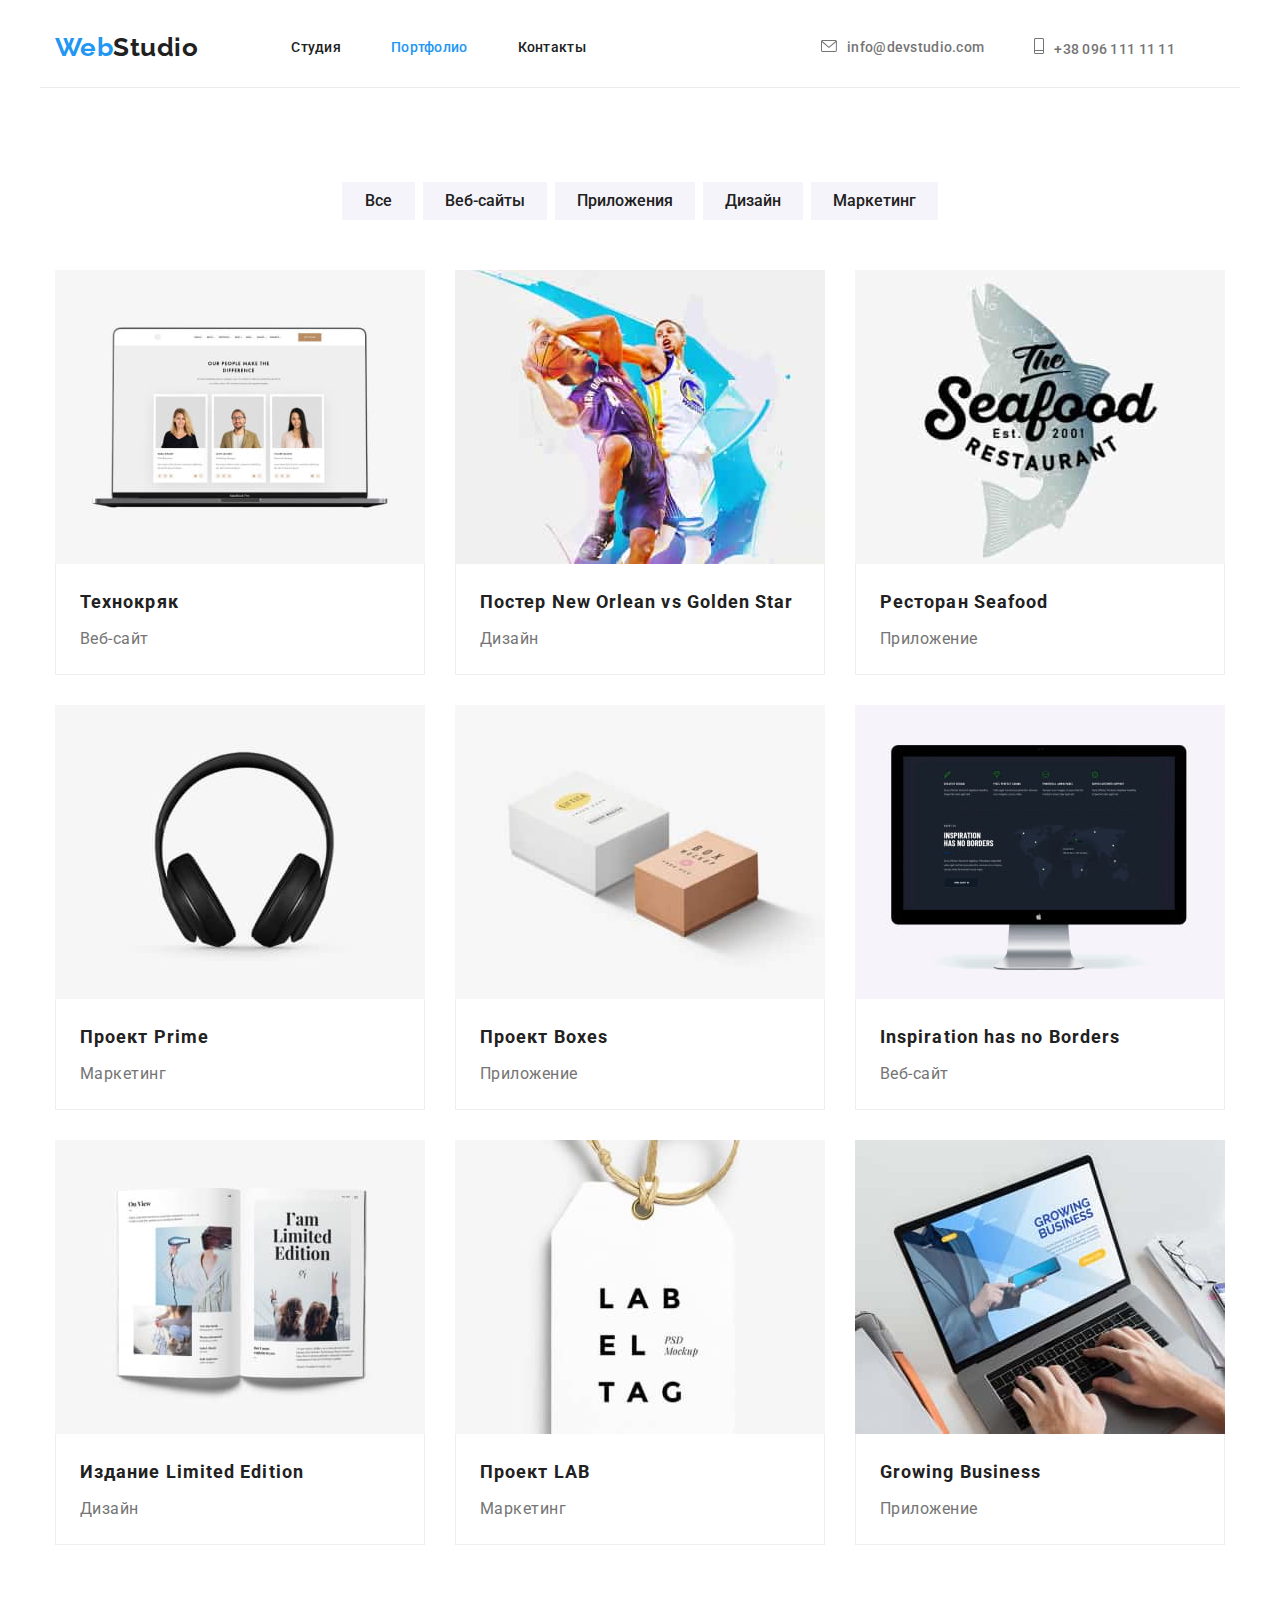
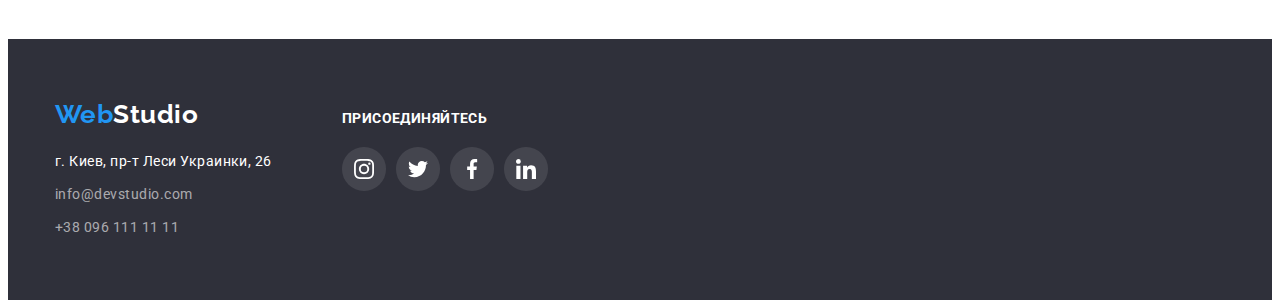
==== portfolio.html @ 161a9adc "Created of forms" ====
<!DOCTYPE html>
<html lang="en">
<head>
    <meta charset="UTF-8">
    <meta http-equiv="X-UA-Compatible" content="IE=edge">
    <meta name="viewport" content="width=device-width, initial-scale=1.0">
    <title>Document</title>
    <link href="https://fonts.googleapis.com/css2?family=Raleway:wght@700&family=Roboto:wght@400;500;700;900&display=swap"
        rel="stylesheet">
    <link rel="stylesheet" href="./css/styles.css">
</head>
<body>
    <!-- Portfolio -->
<header>
    <div class="container main">
        <a href="./index.html" class="logo">Web<span class="logo-studio">Studio</span></a>
        <nav>
            <ul class="site-nav list">
                <li class="item"><a href="./index.html" class="link">Студия</a></li>
                <li class="item"><a href="./portfolio.html" class="link menu-link current">Портфолио</a></li>
                <li class="item"><a href="#" class="link">Контакты</a></li>
            </ul>
        </nav>

        <ul class="auth list">
            <li class="contact-link">
                <a href="mailto:info@devstudio.com" class="link">
                    <svg class="contact-icon" width="16" height="12">
                        <use href="./images/icons.svg#icon-envelope">
                    </svg>info@devstudio.com</a>
            </li>

            <li class="contact-link">
                <a href="tel:+380961111111" class="link">
                    <svg class="contact-icon" width="10" height="16">
                        <use href="./images/icons.svg#icon-phone">
                    </svg>+38 096 111 11 11</a>
            </li>
        </ul>
    </div>
</header>

    <!-- Cards -->
    <main class="cards">
        <section class="section">
        <div class="container">
        <ul class="btn list">
            <li class="item-button">
                <button type="button" class="color">Все</button>
            </li>
            <li class="item-button">
                <button type="button" class="color">Веб-сайты</button>
            </li>
            <li class="item-button">
                <button type="button" class="color">Приложения</button>
            </li>
            <li class="item-button">
                <button type="button" class="color">Дизайн</button>
            </li>
            <li class="item-button">
                <button type="button" class="color">Маркетинг</button>
            </li>
        </ul>
   
        <ul class="card list">
            
            <li class="flex-element element-decor">
                <div class="overlay-card">
                <img class="card-photo" src="./images/a/technocrjak.jpg" alt="Фото наших людей" width="370" height="294"/>
                        <p class="overlay-text">
                        Ресурс предлагает комплексные предложения
                        с разным уровнем функционала и сервисов. 
                        Все это позволит посетителю получить
                        исчерпывающие сведения о компании
                        или частном лице.
                    </p> 
                </div>
                <div class="block">
                <h2 class="card-title">Технокряк</h2>
                    <p class="card-text">Веб-сайт</p>
                </div>
            </li> 
      
            <li class="flex-element element-decor">
                <div class="overlay-card">
                <img class="card-photo" src="./images/a/poster.jpg" alt="Постер New Orlean vs Golden Star" width="370" height="294">
                <p class="overlay-text">
                    Ресурс предлагает комплексные предложения
                    с разным уровнем функционала и сервисов.
                    Все это позволит посетителю получить
                    исчерпывающие сведения о компании
                    или частном лице.
                </p>
            </div>
                <div class="block">
                <h2 class="card-title">Постер New Orlean vs Golden Star</h2>
                <p class="card-text">Дизайн</p>
                </div>
            </li>
            <li class="flex-element element-decor">
                <div class="overlay-card">
                <img class="card-photo" src="./images/a/restaurant.jpg" alt="Ресторан Seafood" width="370" height="294">
                <p class="overlay-text">
                    Ресурс предлагает комплексные предложения
                    с разным уровнем функционала и сервисов.
                    Все это позволит посетителю получить
                    исчерпывающие сведения о компании
                    или частном лице.
                </p>
            </div>
                <div class="block">
                <h2 class="card-title">Ресторан Seafood</h2>
                <p class="card-text">Приложение</p>
                </div>
            </li>
            <li class="flex-element element-decor">
                <div class="overlay-card">
                <img class="card-photo" src="./images/a/prime.jpg" alt="Проект Prime" width="370" height="294">
                <p class="overlay-text">
                    Ресурс предлагает комплексные предложения
                    с разным уровнем функционала и сервисов.
                    Все это позволит посетителю получить
                    исчерпывающие сведения о компании
                    или частном лице.
                </p>
            </div>
                <div class="block">
                <h2 class="card-title">Проект Prime</h2>
                <p class="card-text">Маркетинг</p>
                </div>
            </li>
            <li class="flex-element element-decor">
            <div class="overlay-card">
                <img class="card-photo" src="./images/a/boxes.jpg" alt="Проект Boxes" width="370" height="294">
            <p class="overlay-text">
                Ресурс предлагает комплексные предложения
                с разным уровнем функционала и сервисов.
                Все это позволит посетителю получить
                исчерпывающие сведения о компании
                или частном лице.
            </p>
        </div>
            <div class="block">
            <h2 class="card-title">Проект Boxes</h2>
            <p class="card-text">Приложение</p>
            </div>
            </li>
            <li class="flex-element element-decor">
            <div class="overlay-card">
                <img class="card-photo" src="./images/a/inspir.jpg" alt="Inspiration has no Borders" width="370" height="294">
        <p class="overlay-text">
            Ресурс предлагает комплексные предложения
            с разным уровнем функционала и сервисов.
            Все это позволит посетителю получить
            исчерпывающие сведения о компании
            или частном лице.
        </p>
        </div>
            <div class="block">
            <h2 class="card-title">Inspiration has no Borders</h2>
            <p class="card-text">Веб-сайт</p>
            </div>
            </li>
            <li class="flex-element element-decor">
                <div class="overlay-card">
                <img class="card-photo" src="./images/a/magaz.jpg" alt="Издание Limited Edition" width="370" height="294">
                <p class="overlay-text">
                    Ресурс предлагает комплексные предложения
                    с разным уровнем функционала и сервисов.
                    Все это позволит посетителю получить
                    исчерпывающие сведения о компании
                    или частном лице.
                </p>
            </div>
                <div class="block">
                <h2 class="card-title">Издание Limited Edition</h2>
                <p class="card-text">Дизайн</p>
                </div>
            </li>
            <li class="flex-element element-decor">
                <div class="overlay-card">
                <img class="card-photo" src="./images/a/lab.jpg" alt="Проект LAB" width="370" height="294">
                <p class="overlay-text">
                    Ресурс предлагает комплексные предложения
                    с разным уровнем функционала и сервисов.
                    Все это позволит посетителю получить
                    исчерпывающие сведения о компании
                    или частном лице.
                </p>
            </div>
                <div class="block">
                <h2 class="card-title">Проект LAB</h2>
                <p class="card-text">Маркетинг</p>
                </div>
            </li>
            <li class="flex-element element-decor">
                <div class="overlay-card">
                <img class="card-photo" src="./images/a/growing.jpg" alt="Growing Business" width="370" height="294">
                <p class="overlay-text">
                    Ресурс предлагает комплексные предложения
                    с разным уровнем функционала и сервисов.
                    Все это позволит посетителю получить
                    исчерпывающие сведения о компании
                    или частном лице.
                </p></div>
                <div class="block">
                <h2 class="card-title">Growing Business</h2>
                <p class="card-text">Приложение</p>
            </div>
            </li>
        </ul>
     </div>
    </section>
</main>

<footer class="adress">
    <div class="footer container">
        <div class="footer-contacts">
            <a href="./index.html" class="logo">Web<span class="logo-studio">Studio</span></a>
            <address>
                <p class="adress-title">г. Киев, пр-т Леси Украинки, 26</p>

                <ul class="list">
                    <li class="contact-mailto"><a href=":info@devstudio.com" class="adress-link">info@devstudio.com</a>
                    </li>
                    <li class="contact-tel"><a href="tel:+380961111111" class="adress-link">+38 096 111 11 11</a></li>
                </ul>
            </address>
        </div>

        <div class="footer-icons">
            <h3 class="icon-title">присоединяйтесь</h3>

            <ul class="social-list list">
                <li class="social-item">
                    <a href="" class="social-link link">
                        <svg class="social-icon" width="20" height="20">
                            <use href="./images/icons.svg#icon-instagram"></use>
                        </svg>
                    </a>
                </li>

                <li class="social-item">
                    <a href="" class="social-link link">
                        <svg class="social-icon" width="20" height="20">
                            <use href="./images/icons.svg#icon-twitter"></use>
                        </svg>
                    </a>
                </li>

                <li class="social-item">
                    <a href="" class="social-link link">
                        <svg class="social-icon" width="20" height="20">
                            <use href="./images/icons.svg#icon-facebook"></use>
                        </svg>
                    </a>
                </li>

                <li class="social-item">
                    <a href="" class="social-link link">
                        <svg class="social-icon" width="20" height="20">
                            <use href="./images/icons.svg#icon-linkedin"></use>
                        </svg>
                    </a>
                </li>
            </ul>
        </div>
    </div>
</footer>
</body>
</html>
---- css/styles.css ----
/* Основной цвет текста #212121 */
 /* Вторичный цвет текста #757575 */
 /* Акцент цвета текста #FFFFFF */

 /* Основной цвет фона #ffffff */
 /* Вторичныйй цвет фона #2196F3 */
 
 html {
   box-sizing: border-box;
 }
 *,
 *::after, 
 *::before {
   box-sizing: inherit;
 }

:root {
   --primery-text-color:#757575;
   --title-text-color: #212121;
   --accent-text-color:#ffffff;
   --footer-contact-color:rgba(255, 255, 255, 0.6);
   
   --primery-bg-color: #ffffff;
   --team-bg-color: #f5f4fa; 
   --secondary-bg-color:#2f303a;
   --button-bg-color: #2196f3;
   --main-bg-color: #e5e5e5;
   --social-icon-color: #AFB1B8;
}
.container {
   max-width: 1200px;
   padding-left: 15px;
   padding-right: 15px;
   margin: 0 auto;
}
 body {
   background-color: var(--primery-bg-color);
   color: var(--primery-text-color);
   font-family: Roboto, sans-serif;
   letter-spacing: 0.03em;
 }  
 /* Класс для обнуления базовых свойств у списков (ul) */
 .list {
   padding-left: 0;
   margin: 0;
   list-style: none;
 }
 /* Класс для обнуления базовых свойств у ссылок */
 .link {
    text-decoration: none;
    color: inherit;
 }
/* Свойства для корректного отображения картинок */
img {
   display: block;
   max-width: 100%;
   height: auto;
}
 a {
   text-decoration: none;
 }
/* Стили для обнуления верхних отступов у элементов */
h1,
h2,
h3,
h4,
h5,
h6,
p {
   margin-top: 0;
}

 .main {
   display: flex;
   height: 80px;
   align-items: center;
   border-bottom: 1px solid #ececec;
 }

 /* Logo */
 .logo,
 .logo-studio {
   color: var(--button-bg-color);
   font-family: Raleway;
   font-weight: 700;
   font-size: 26px;
   line-height: 1.19;
 }
.logo-studio {
   color: var(--title-text-color);
 }
 
 /* Site nav */
.site-nav {
   margin-left: 93px;
   display: flex;
   color: var(--title-text-color);
   font-weight: 500;
   font-size: 14px;
   line-height: 1.14;
   letter-spacing: 0.02em;
 }

 .link {
    color: var(--title-text-color);
    transition: color 250ms cubic-bezier(0.4, 0, 0.2, 1);
 }
 .menu-link {
   position: relative;
    
}
.menu-link::after {
   position: absolute;
   bottom: 0;
   left: 0;

   content:'';
   display: block;
   width: 100%;
   height: 4px;
   background-color: var(--button-bg-color);
   border-radius: 2px;
   opacity: 0;
   transition: opacity 250ms cubic-bezier(0.4, 0, 0.2, 1);
}
.menu-link:hover::after {
   opacity: 1;
}
.site-nav .link.current {
   color: var(--button-bg-color);
}

.link:hover,
.link:focus {
   color: var(--button-bg-color);
 }

.site-nav .link {
   display: block;
   padding-top: 32px;
   padding-bottom: 32px;
 }   
.site-nav .item +.item {
   margin-left: 50px;
}

 /* Site auth */
.auth {
   display: flex;
   margin-left: auto;
   font-weight: 500;
   font-size: 14px;
   line-height: 1.14;
   letter-spacing: 0.02em;
}
.auth .link:hover,
.auth .link:focus {
   color: var(--button-bg-color);
   }
   
.auth .link {
   display: block;
   margin-left: auto;
   padding-top: 32px;
   padding-bottom: 32px;
   color: var(--primery-text-color);
}
.auth .contact-link + .contact-link {
   margin: 50px;
}

/* Icons Header */
.contact-icon {
   margin-right:10px;
   fill: currentColor;
}
   
.contact-link {
   align-self: center;
}

.contact-link:hover .contact-icon {
   fill: var(--button-bg-color); 
}

/* Hero */
.hero {
   margin-bottom: 0;
   padding-top: 200px;
   padding-bottom: 200px;
   text-align: center;
   background-color: var(--secondary-bg-color);
}

.hero-title {
   margin-top: 0;
   margin-bottom: 30px;
   color: var(--accent-text-color);
   font-weight: 900;
   font-size: 44px;
   line-height: 1.36;
   letter-spacing: 0.06em;
   text-transform: uppercase;
}
     /* Фон на весь блок Герой */
.overlay {
   max-width: 1600px;
   height: 600px;
   margin-left: auto;
   margin-right: auto;
   background: linear-gradient(rgba(47, 48, 58, 0.4), rgba(47, 48, 58, 0.4)),
         url("../images/hero.jpg") center/cover;
   background-size: cover;
   background-position: center;
}  

/* Button */
.button {
   border-radius: 4px;
   padding: 10px 32px; 
   min-width: 200px;
   color: var(--accent-text-color);
   background-color: var(--button-bg-color);
   font-family: Roboto;
   font-weight: 700;
   font-size: 16px;
   line-height: 1.89;
   align-items: center;
   letter-spacing: 0.06em;
   cursor: pointer;
   transition: background-color 250ms cubic-bezier(0.4, 0, 0.2, 1);
}
.button:hover {
   background-color:var(--secondary-bg-color);
}

/* Section benefits*/
.section {
   margin-top: 0;
   padding-top: 94px;
   padding-bottom: 94px;
}
.all-benefits {
   padding-bottom: 47px;
}
.benefits {
   display: flex;
}

.benefit-item:nth-child(4n) {
   margin-right: 0;
}

/* Icons Benefits */
.svg-container {
   display: flex;
   justify-content: center;
   align-items: center;
   margin-bottom: 30px;
   width: 270px;
   height: 120px;
   border-radius: 4px;
   background-color: var(--team-bg-color);  
}
.benefits .benefit-item + .benefit-item {
   margin-left: 30px;
}
.section-title {
   margin-top: 0;
   margin-bottom: 10px;
   color: var(--title-text-color);
   font-weight: 700;
   font-size: 14px;
   line-height: 1.17;
   text-transform: uppercase;
}
.section-text {
   margin-top: 0;
   margin-bottom: 0;
   font-size: 14px;
   line-height: 1.71;
}

/* Section Work, Our team*/
.work {
   padding-top: 47px;
   padding-bottom: 94px;
}
.work-img {
   display: flex;
}
.work .item {
   width: calc((100% - 60px) / 3);
}
.work-img .item + .item {
   margin-left: 30px;
}

.over {
   position: relative;
}
.thumb { 
   position: absolute;
   bottom: 0;
   width: 100%;
   height: 70px;
   display: block;
   width: 100%;
   height: 70px;
   margin: 0; 
   background-color: rgba(47, 48, 58, 0.8);
}
  
.label { 
   padding: 27px 0;
   margin: 0;
   font-weight: 700;
   font-size: 14px;
   line-height: 1.17;
   text-align: center;
   letter-spacing: 0.03em;
   text-transform: uppercase;
   color: var(--accent-text-color);
}
  
.work-title,
.team-title {
   margin-top: 0;
   margin-bottom: 50px;
   color:var(--title-text-color);
   font-weight: 700;
   font-size: 36px;
   line-height: 1.17;
   text-align: center;
}

.team {
   background-color: var(--team-bg-color);
   padding-top: 94px;
   padding-bottom: 94px;
}
.item-decor {
   padding-bottom: 30px;
   background-color: var(--accent-text-color);
   box-shadow: 0px 2px 1px 0px rgba(0, 0, 0, 0.2),
               0px 1px 1px 0px rgba(0, 0, 0, 0.14),
               0px 1px 3px 0px rgba(0, 0, 0, 0.12);
}
.team-photo {
   display: flex;
}
.team-photo .item + .item {
   margin-left: 30px;
}
.photo {
   margin-top: 0;
}
.block-team {
   padding-top: 30px;
   padding-bottom: 0px;
}
.photo-title {
   margin-top: 0;
   margin-bottom: 10px;
   color: var(--title-text-color);
   font-weight: 500;
   font-size: 16px;
   line-height: 1.19;
   text-align: center;
}
.photo-text {
   margin-top: 0;
   margin-bottom: 16px;
   font-size: 16px;
   line-height: 19px;
   text-align: center;
}
/* Social icons */
.social-list {
   display: flex;
   justify-content: center;
}

.social-item {
   width: 44px; 
   height: 44px;
   margin-left: 16px;
}

.social-icon {
  fill: currentColor;
  transition: fill 250ms cubic-bezier(0.4, 0, 0.2, 1); 
}

.social-icon + .social-icon {
   margin-left: 10px;
}
.social-link {
   display: flex;
   width: 44px;
   height: 44px;
   align-items: center;
   justify-content: center;
   width: 100%;
   height: 100%;
   border-radius: 50%;
   transition: background-color 250ms cubic-bezier(0.4, 0, 0.2, 1);
}
.item-decor .social-icon {
   fill: var(--social-icon-color);
}
.social-link:hover .social-icon,
.social-link:focus .social-icon {
   fill: var(--primery-bg-color);
}
.social-link:hover,
.social-link:focus {
   background-color: var(--button-bg-color);
}


/* Clients */
.clients-list {
   display: flex;
   justify-content: center;
}
.clients-item {
   width: 170px;
   height: 92px;
   margin-left: 30px;
}
.clients-item:first-child {
   margin-left: 0;
}

.clients {
   padding: 94px 0;
}

.clients-link {
   display: flex;
   flex-wrap: wrap;
   align-content: center;
   justify-content: center;
  
   width: 100%;
   height: 100%;
   border: 1px solid var(--social-icon-color);
   border-radius: 4px;
   color: var(--social-icon-color);
   transition: color 250ms cubic-bezier(0.4, 0, 0.2, 1),
   border-color 250ms cubic-bezier(0.4, 0, 0.2, 1);
}
.clients-icon {
   fill: currentColor;
}
.clients-link:hover,
.clients-link:focus {
   color: var(--button-bg-color);
   border-color: var(--button-bg-color);
}

.clients-title {
   margin-top: 0;
   margin-bottom: 50px;
   color: var(--title-text-color);
   font-weight: 700;
   font-size: 36px;
   line-height: 1.17;
   text-align: center;
}
.client-icon {
   display: inline-block;
   padding: 0;
   width: 170px;
   height: 92px;
   border: 1px solid #AFB1B8;
   vertical-align: center;
}
.client-icon + .client-icon {
   margin-left: 30px;
}

/* Footer */
.adress {
   padding-top: 60px;
   padding-bottom: 60px;
   background-color: var(--secondary-bg-color);  
}
.adress .logo-studio,
.adress-title,
.adress-link
 {
   color: var(--accent-text-color);
}


.adress-title {
   margin-top: 0px;
   margin-bottom: 9px;
}

.adress-title,
.adress-link {
   font-style: normal;
   font-size: 14px;
   line-height: 1.71;
   margin-top: 20px;
   margin-bottom: 9px; 
}
.contact-mailto {
   margin-top: 0;
   margin-bottom: 9px;
}
.contact-tel {
   margin-top: 0;
   margin-bottom: 0px;
}
.adress-link {
   color: var(--footer-contact-color);
   transition: color 250ms cubic-bezier(0.4, 0, 0.2, 1);
}
.adress-link:hover,
.adress-link:focus {
   color: var(--button-bg-color);
}
/* Icons Footer */
.footer {
 display: flex;
}
.footer-icons {
   margin-left: 70px; 
   margin-right: auto;
   padding-top: 12px;
   padding-bottom: 40px;
}
.social-list {
   display: flex;
   padding-top: 0;
   padding-bottom: 0;
}
  
.social-item {
   width: 44px;
   height: 44px;
   margin-left: 10px;
}
.social-link {
   display: flex;
   align-items: center;
   justify-content: center;
   
   width: 44px;
   height: 44px;
   border-radius: 50%;
   color: var(--primery-bg-color);
   background-image: radial-gradient(rgba(255, 255, 255, 0.1), rgba(255, 255, 255, 0.1));
   transition: background-color 250ms cubic-bezier(0.4, 0, 0.2, 1);
}
.social-item + .social-item {
   margin-left: 10px;
}
.social-item:nth-child(1) {
   margin-left: 0;
}
.icon-title {
   margin-bottom: 20px;
   color: var(--primery-bg-color);
   font-weight: 700;
   font-size: 14px;
   line-height: 1.14;
   letter-spacing: 0.03em;
   text-transform: uppercase;
}

.social-icon {
   fill: currentColor;
}

/* Portfolio */
/* Buttons */
.btn {
   display: flex;
   flex-wrap: wrap; 
   margin-bottom: 50px;
   justify-content: center;
}
.item-button {
   align-items: center;
   background-color: var(--team-bg-color);  
}
.item-button +.item-button {
   margin-left: 8px;
}
.btn .color {
   margin-top: 0;
   display: inline-block;
   border-radius: 4px;
   min-width: 73px;
   padding: 6px 22px;
   text-align: center;
   border: 1px solid;
   background-color: var(--title-text-color);

   color: var(--title-text-color);
   background-color: var(--portfolio-bg-color); 
   font-family: inherit;
   font-size: 16px;
   font-weight: 500;
   line-height: 1.63;
   cursor: pointer;
   border: none;
   transition: color 250ms cubic-bezier(0.4, 0, 0.2, 1),
         background-color 250ms cubic-bezier(0.4, 0, 0.2, 1),
         box-shadow 250ms cubic-bezier(0.4, 0, 0.2, 1);
}
.btn .color:hover, 
.btn .color:focus {
   color: var(--accent-text-color);
   background-color: var(--button-bg-color);
}

/* Cards */
.cards {
   background-color: var(--accent-text-color);
}
.color:hover,
.color:focus {
box-shadow: 0px 2px 1px 0px rgba(0, 0, 0, 0.2),
0px 1px 1px 0px rgba(0, 0, 0, 0.14),
0px 1px 3px 0px rgba(0, 0, 0, 0.12);
} 
.card {
   display: flex;
   flex-wrap: wrap;
   width: calc ((100% - 60px) / 3);
   justify-content: center;
}
.flex-element {
   position: relative;
   margin-right: 30px;
   margin-bottom: 30px;
}
.element-decor {
   transition: box-shadow 250ms cubic-bezier(0.4, 0, 0.2, 1);
}
.element-decor:hover {
   box-shadow: 1px 4px 6px 0px rgba(0, 0, 0, 0.16),
            0px 4px 4px 0px rgba(0, 0, 0, 0.06),
            0px 1px 1px 0px rgba(0, 0, 0, 0.12);
}

.flex-element:nth-child(3n) {
   margin-right: 0px;
}
.flex-element:nth-last-child(-n+3) {
   margin-bottom: 0px;
}

.card-photo {
   overflow: hidden;
   margin-top: 0;
}
.block {
   padding: 20px 24px;
   border: 1px solid #eeeeee; 
   border-top: 0;
}
.card-title {
   margin-top: 0;
   margin-bottom: 4px;
   color: var(--title-text-color);
   font-weight: 700;
   font-size: 18px;
   line-height: 2;
   letter-spacing: 0.06em;
}
.card-text {
   margin-top: 0;
   margin-bottom: 0;
   color: var(--primery-text-color);
   font-size: 16px;
   line-height: 1.88;
}
/* Overlay cards */
.overlay-card {
   position: relative;
   overflow: hidden;
}
.overlay-text {
   position: absolute;
   top: 0;
   left: 0;
   height: 294px;
   padding: 63px 24px;

   justify-content: left;
   font-size: 18px;
   line-height: 1.56;
   letter-spacing: 0.03em;
   color: var(--accent-text-color);
   background-color: var(--button-bg-color);
  
   transform:translateY(100%);
   transition:transform 250ms cubic-bezier(0.4, 0, 0.2, 1); 
}
.flex-element:hover .overlay-text {
   transform: translateY(0);
}
/* Modal window */
.backdrop {
   position: fixed;
   top: 0;
   left: 0;
   width: 100%;
   height: 100%;
   background-color:rgba(0, 0, 0, 0.2);
   transition-property: opacity, visibility;
   transition-duration: 250ms;
   transition-timing-function: cubic-bezier(0.4, 0, 0.2, 1);
}
.backdrop.is-hidden {
   visibility: hidden;
   opacity: 0;
   pointer-events: none;
}
 
.modal {
   position: absolute;
   top: 50%;
   left: 50%;
   transform: translate(-50%, -50%);
   margin: 0;
   width: 528px;
   background-color: var(--accent-text-color);
   box-shadow: 0px 1px 3px rgba(0, 0, 0, 0.12), 0px 1px 1px rgba(0, 0, 0, 0.14), 0px 2px 1px rgba(0, 0, 0, 0.2);
   border-radius: 4px;
   
}
.close-button {
   position: absolute;
   top: 8px;
   right: 8px;
   width: 30px;
   height: 30px;
   margin: 0;
   padding: 6px 7px 6px 6px;
   justify-content: center;
   align-items: center;
  
   border-radius: 50%;
   border: 1px solid rgba(0, 0, 0, 0.1);
   background-color: var(--accent-text-color);
   cursor: pointer;
}
.form {
   width: 528px;
   margin: 0;
   padding: 40px;
   text-align: center;
   background-color: var(--primery-bg-color);
   box-shadow: 0px 1px 3px rgba(0, 0, 0, 0.12), 0px 1px 1px rgba(0, 0, 0, 0.14), 0px 2px 1px rgba(0, 0, 0, 0.2);
   border-radius: 4px;
}
.modal-title {
   display: inline-block;
   width: 448px;
   margin-bottom: 12px;
   margin-right: 0;
   font-weight: 700;
   font-size: 20px;
   line-height: 1.15;
   text-align: center;
   letter-spacing: 0.03em;
   color: #212121;
}
.form-field {
   display: flex;
   flex-direction: column;
   width: 448px;
}
.form-text {
   margin-bottom: 4px;
   text-align: left;
   font-family: 'Roboto';
   font-weight: 400;
   font-size: 12px;
   line-height: 1.17;
   letter-spacing: 0.01em;
   color: var(--primery-text-color);
}
.form-input {
   height: 40px;
   margin-bottom: 10px;
   padding: 0;
   border: 1px solid rgba(33, 33, 33, 0.2);
   border-radius: 4px;
   cursor: pointer;
}
/* .form-input:focus {
   border: var(--button-bg-color);
} */

.form-comment {
   height: 120px;
   margin-bottom: 20px;
   padding: 12px 16px;
   border: 1px solid rgba(33, 33, 33, 0.2);
   border-radius: 4px;
   resize: none;
   cursor: pointer;
}

.policy-input {
   margin-right: 8px;
   margin-bottom: 30px;
} 
.form-policy {
   margin: 0;
   font-weight: 400;
   font-size: 14px;
   line-height: 1.71px;
   letter-spacing: 0.03em;
   align-items: center;
}
.dogovor {
   color: var(--button-bg-color);
   text-decoration: underline;
}
.form-submit {
   min-width: 200px;
   padding: 10px 56px;
   color: var(--accent-text-color);
   background-color: var(--button-bg-color);

   font-weight: 700;
   font-size: 16px;
   line-height: 1.89;
   align-items: center;
   letter-spacing: 0.06em;

   box-shadow: 0px 4px 4px rgba(0, 0, 0, 0.15);
   border-radius: 4px;
   cursor: pointer;
   transition: background-color 250ms cubic-bezier(0.4, 0, 0.2, 1);
}
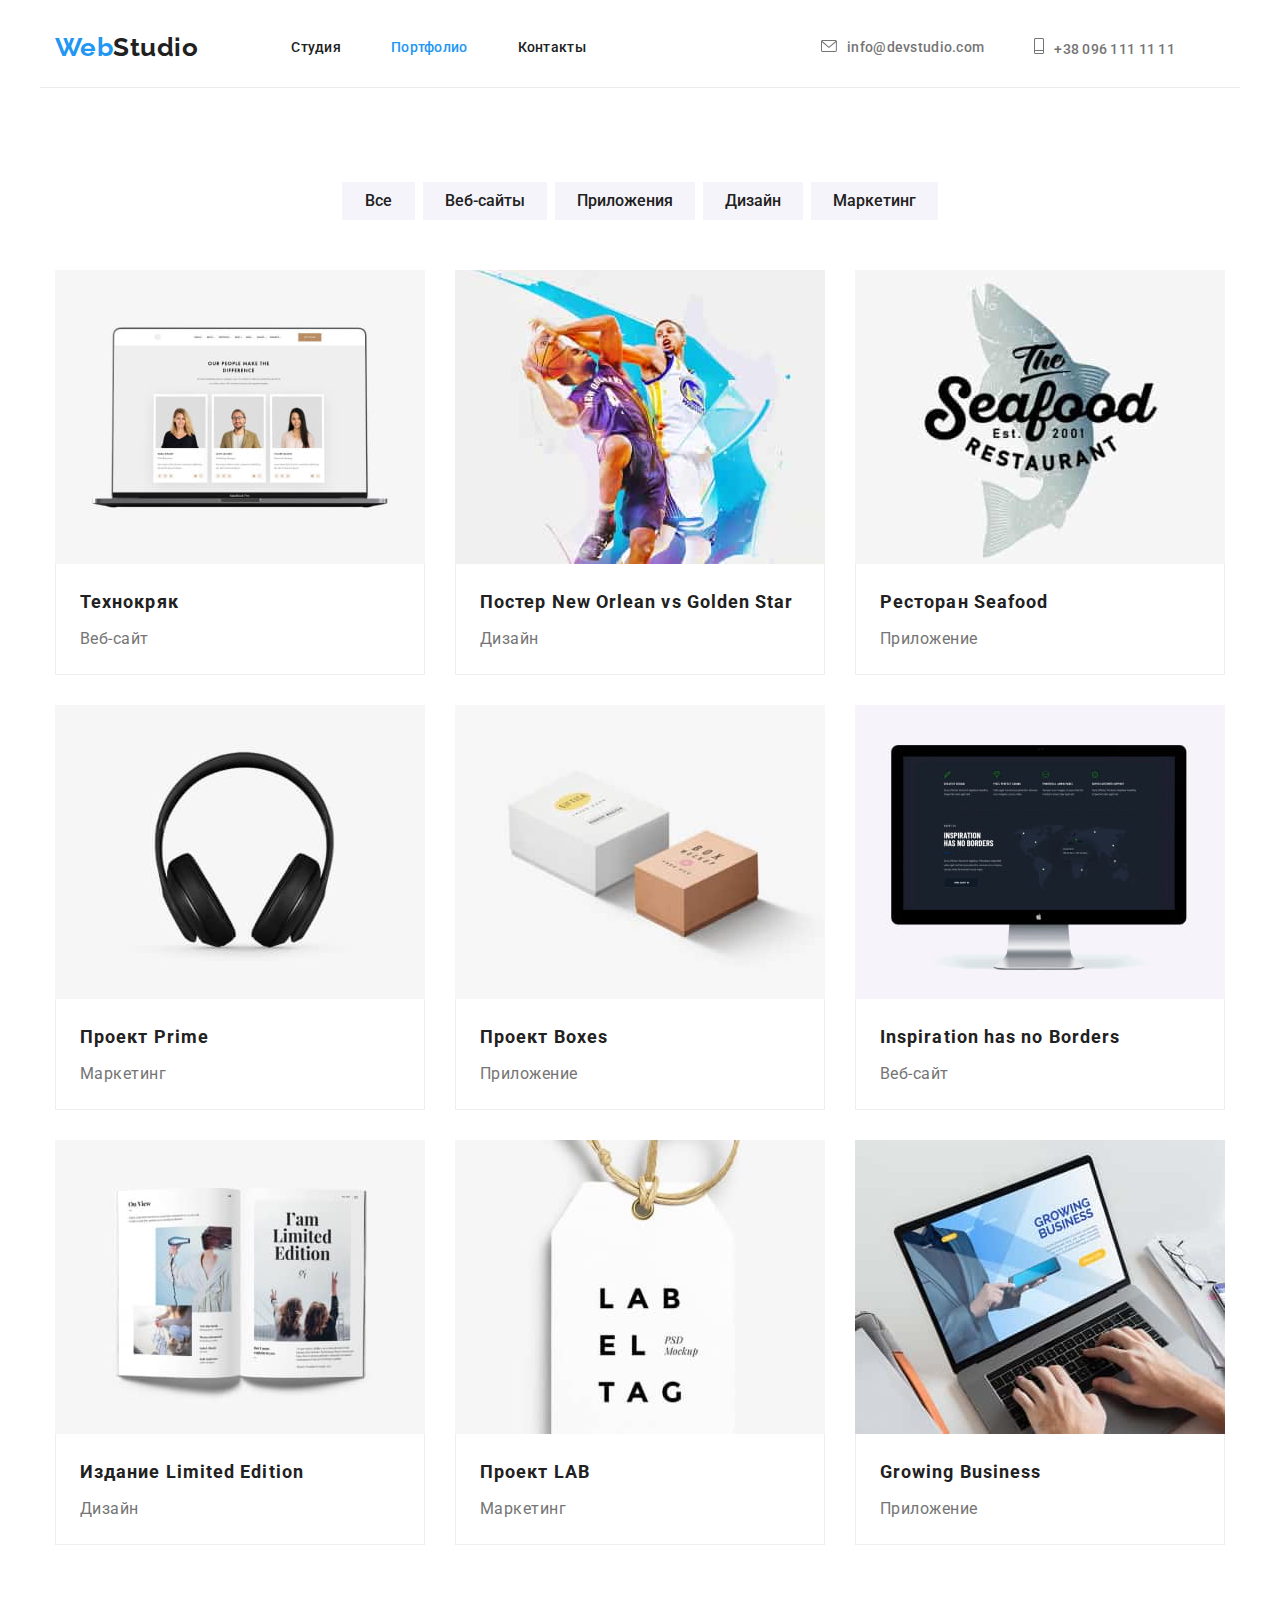
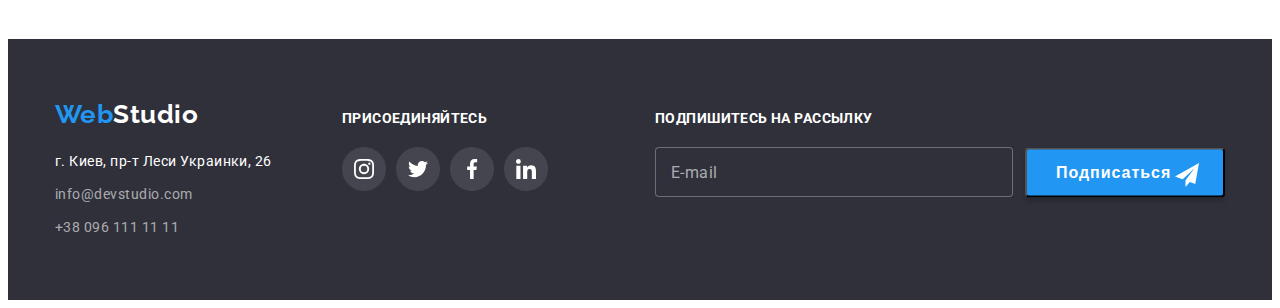
==== commit 5b6020da: "For inspection" ====
--- a/portfolio.html
+++ b/portfolio.html
@@ -265,6 +265,27 @@
                 </li>
             </ul>
         </div>
+        <!-- Форма подписки на рассылку в футере -->
+        <div class="footer-inner">
+            <form class="footer-form" name="footer-form" autocomplete="on" novalidate>
+                <div class="form-writing">
+                    <h3 class=" icon-title footer-form-title">Подпишитесь на рассылку</h3>
+
+                    <div class="form-field">
+                        <label class="footer-form-label" for="user-email">
+                            <span class="footer-label-text">E-mail</span>
+                        </label>
+                        <input class="footer-form-input" id="user-email" type="email" name="email">
+                    </div>
+                </div>
+                <div class="footer-button">
+                    <button class="footer-form-button" type="submit">Подписаться</button>
+                    <svg class="footer-button-icon" width="24" height="24">
+                        <use href="./images/icons.svg#icon-send"></use>
+                    </svg>
+                </div>
+        </div>
+        </form>
     </div>
 </footer>
 </body>
--- a/css/styles.css
+++ b/css/styles.css
@@ -707,6 +707,77 @@
 .flex-element:hover .overlay-text {
    transform: translateY(0);
 }
+/* Форма подписки на рассылку в футере*/
+.footer-inner {
+   padding: 0;
+   margin-right: 0;
+   margin-left: 94px;
+}
+.footer-form {
+   display: flex;
+}
+ .form-writing {
+   display: block;
+   margin-top: 0;
+ }
+ .footer-form-title {
+  margin-bottom: 20px;
+  padding-top: 12px;
+ }
+.form-field {
+   position: relative;
+   margin-left: 94px;
+   margin-right: 12px;
+   align-items: center;
+}
+.footer-label-text {
+   position: absolute;
+   left: 16px;
+   top: 50%;
+   transform: translateY(-50%);
+   font-size: 16px;
+   letter-spacing: 0.03em;
+   color: rgba(255, 255, 255, 0.6);
+}
+.footer-form-input {
+   width: 358px;
+   height: 50px; 
+   padding: 15px 16px 15px 70px;
+   background-color: var(--secondary-bg-color);
+   border: 1px solid rgba(255, 255, 255, 0.3);
+   border-radius: 4px;
+   cursor: pointer;
+}
+.footer-button {
+    position: relative;
+   display: block;
+   margin-left: 12px;
+}
+.footer-form-button {
+   width: 200px;
+   height: 50px;
+   padding: 8px 64px 16px 29px;
+   transform: translateY(97%);
+   background-color: var(--button-bg-color);
+   box-shadow: 0px 4px 4px rgba(0, 0, 0, 0.15);
+   border-radius: 4px;
+
+   font-weight: 700;
+   font-size: 16px;
+   line-height: 1.875;
+   letter-spacing: 0.06em;
+   color: var(--accent-text-color);
+} 
+.footer-button-icon {
+      position: absolute;
+      right: 13px;
+      top: 64px;
+      width: 24px;
+      height: 24px;
+      margin-left: 10px;
+      margin-right: 13px;
+      }
+
 /* Modal window */
 .backdrop {
    position: fixed;
@@ -732,10 +803,17 @@
    transform: translate(-50%, -50%);
    margin: 0;
    width: 528px;
+/* задание фиксированной высоты модального окна */
+   max-height: 581px;
+   height: 100;
+   overflow: auto;
+
    background-color: var(--accent-text-color);
    box-shadow: 0px 1px 3px rgba(0, 0, 0, 0.12), 0px 1px 1px rgba(0, 0, 0, 0.14), 0px 2px 1px rgba(0, 0, 0, 0.2);
    border-radius: 4px;
-   
+}
+.modal-inner {
+   padding: 40px;
 }
 .close-button {
    position: absolute;
@@ -753,21 +831,14 @@
    background-color: var(--accent-text-color);
    cursor: pointer;
 }
-.form {
-   width: 528px;
-   margin: 0;
-   padding: 40px;
-   text-align: center;
-   background-color: var(--primery-bg-color);
-   box-shadow: 0px 1px 3px rgba(0, 0, 0, 0.12), 0px 1px 1px rgba(0, 0, 0, 0.14), 0px 2px 1px rgba(0, 0, 0, 0.2);
-   border-radius: 4px;
+.close-button:hover .modal-icon{
+   fill: var(--button-bg-color);
 }
 .modal-title {
    display: inline-block;
    width: 448px;
-   margin-bottom: 12px;
+   margin-bottom: 2px;
    margin-right: 0;
-   font-weight: 700;
    font-size: 20px;
    line-height: 1.15;
    text-align: center;
@@ -775,72 +846,149 @@
    color: #212121;
 }
 .form-field {
-   display: flex;
-   flex-direction: column;
-   width: 448px;
-}
-.form-text {
+   margin-bottom: 10px;
+}
+.form-field-label {
+   display: block;
    margin-bottom: 4px;
-   text-align: left;
-   font-family: 'Roboto';
-   font-weight: 400;
+}
+.form-field-label {
+   margin-top: 10px;
    font-size: 12px;
    line-height: 1.17;
    letter-spacing: 0.01em;
-   color: var(--primery-text-color);
-}
-.form-input {
+}
+.form-field-input {
+   width: 100%;
    height: 40px;
-   margin-bottom: 10px;
-   padding: 0;
+   font-family: inherit;
    border: 1px solid rgba(33, 33, 33, 0.2);
    border-radius: 4px;
+   padding: 12px 12px 12px 42px;
    cursor: pointer;
 }
-/* .form-input:focus {
-   border: var(--button-bg-color);
-} */
-
-.form-comment {
+.form-field-inner {
+   position: relative;
+}
+.form-field-icon {
+   position: absolute;
+   left: 12px;
+   top: 50%;
+   width: 16px;
+   height: 16px;
+   transform: translateY(-50%);
+}
+
+.form-field-input:focus ~ .form-field-icon {
+   fill: var(--button-bg-color);
+}
+.form-field-input:focus {
+   outline: none;
+   border-color: var(--button-bg-color);
+}
+
+.form-field-textarea {
+   width: 100%;
    height: 120px;
-   margin-bottom: 20px;
    padding: 12px 16px;
    border: 1px solid rgba(33, 33, 33, 0.2);
    border-radius: 4px;
    resize: none;
+}
+.form-field-textarea::placeholder {
+   font-weight: 400;
+   font-size: 14px;
+   line-height: 1.14;
+   letter-spacing: 0.01em;
+   color: rgba(117, 117, 117, 0.5);
+}
+.form-field-comment {
+   margin-top: 0;
+   margin-bottom: 20px;
+}
+.form-field-condition {
+   margin-bottom: 30px;
+}
+
+.form-field-input:focus {
+   outline: none;
+   border-color: var(--button-bg-color);
+}
+
+.terms-condition-input {
+   margin-right: 8px;
+}
+
+.terms-condition-text {
+   color: var(--button-bg-color);
+   text-decoration: underline;
+}
+.form-field-button {
+   transform: translateX(57%);
+
+   padding: 10px 56px;
+   color: var(--accent-text-color);
+   background-color: var(--button-bg-color);
+   
+   font-weight: 700;
+   font-size: 16px;
+   line-height: 1.89;
+   letter-spacing: 0.06em;
+   
+   box-shadow: 0px 4px 4px rgba(0, 0, 0, 0.15);
+   border: none;
+   border-radius: 4px;
    cursor: pointer;
 }
 
-.policy-input {
-   margin-right: 8px;
+/* Кастомный чек-бокс */
+.form-field {
+   display: block;
+   align-items: center;
+   margin: 0;
+   align-items: center;
+}
+
+.form-field-condition {
+   display: flex;
+   width: 434px;
    margin-bottom: 30px;
-} 
-.form-policy {
+}
+.terms-condition-input {
+   opacity: 0;
+}
+.terms-condition-label {
    margin: 0;
+   padding: 0;
+   justify-content: center;
+   align-items: center;
    font-weight: 400;
    font-size: 14px;
    line-height: 1.71px;
    letter-spacing: 0.03em;
-   align-items: center;
-}
-.dogovor {
+}
+.terms-condition-label span {
+   display: inline-flex;
+   width: 16px;
+   height: 15px;
+   margin-right: 3px;
+   justify-content: center;
+   vertical-align: middle;
+   border: 1px solid var(--title-text-color);
+   border-radius: 2px;
+}
+.terms-condition-input {
+   margin-left: -14px;
+}
+.terms-condition-label a {
    color: var(--button-bg-color);
    text-decoration: underline;
 }
-.form-submit {
-   min-width: 200px;
-   padding: 10px 56px;
-   color: var(--accent-text-color);
+
+.check-icon {
+   fill: transparent;
+}
+.terms-condition-input:checked + .terms-condition-label span {
    background-color: var(--button-bg-color);
-
-   font-weight: 700;
-   font-size: 16px;
-   line-height: 1.89;
-   align-items: center;
-   letter-spacing: 0.06em;
-
-   box-shadow: 0px 4px 4px rgba(0, 0, 0, 0.15);
-   border-radius: 4px;
-   cursor: pointer;
-   transition: background-color 250ms cubic-bezier(0.4, 0, 0.2, 1);
-}+}
+
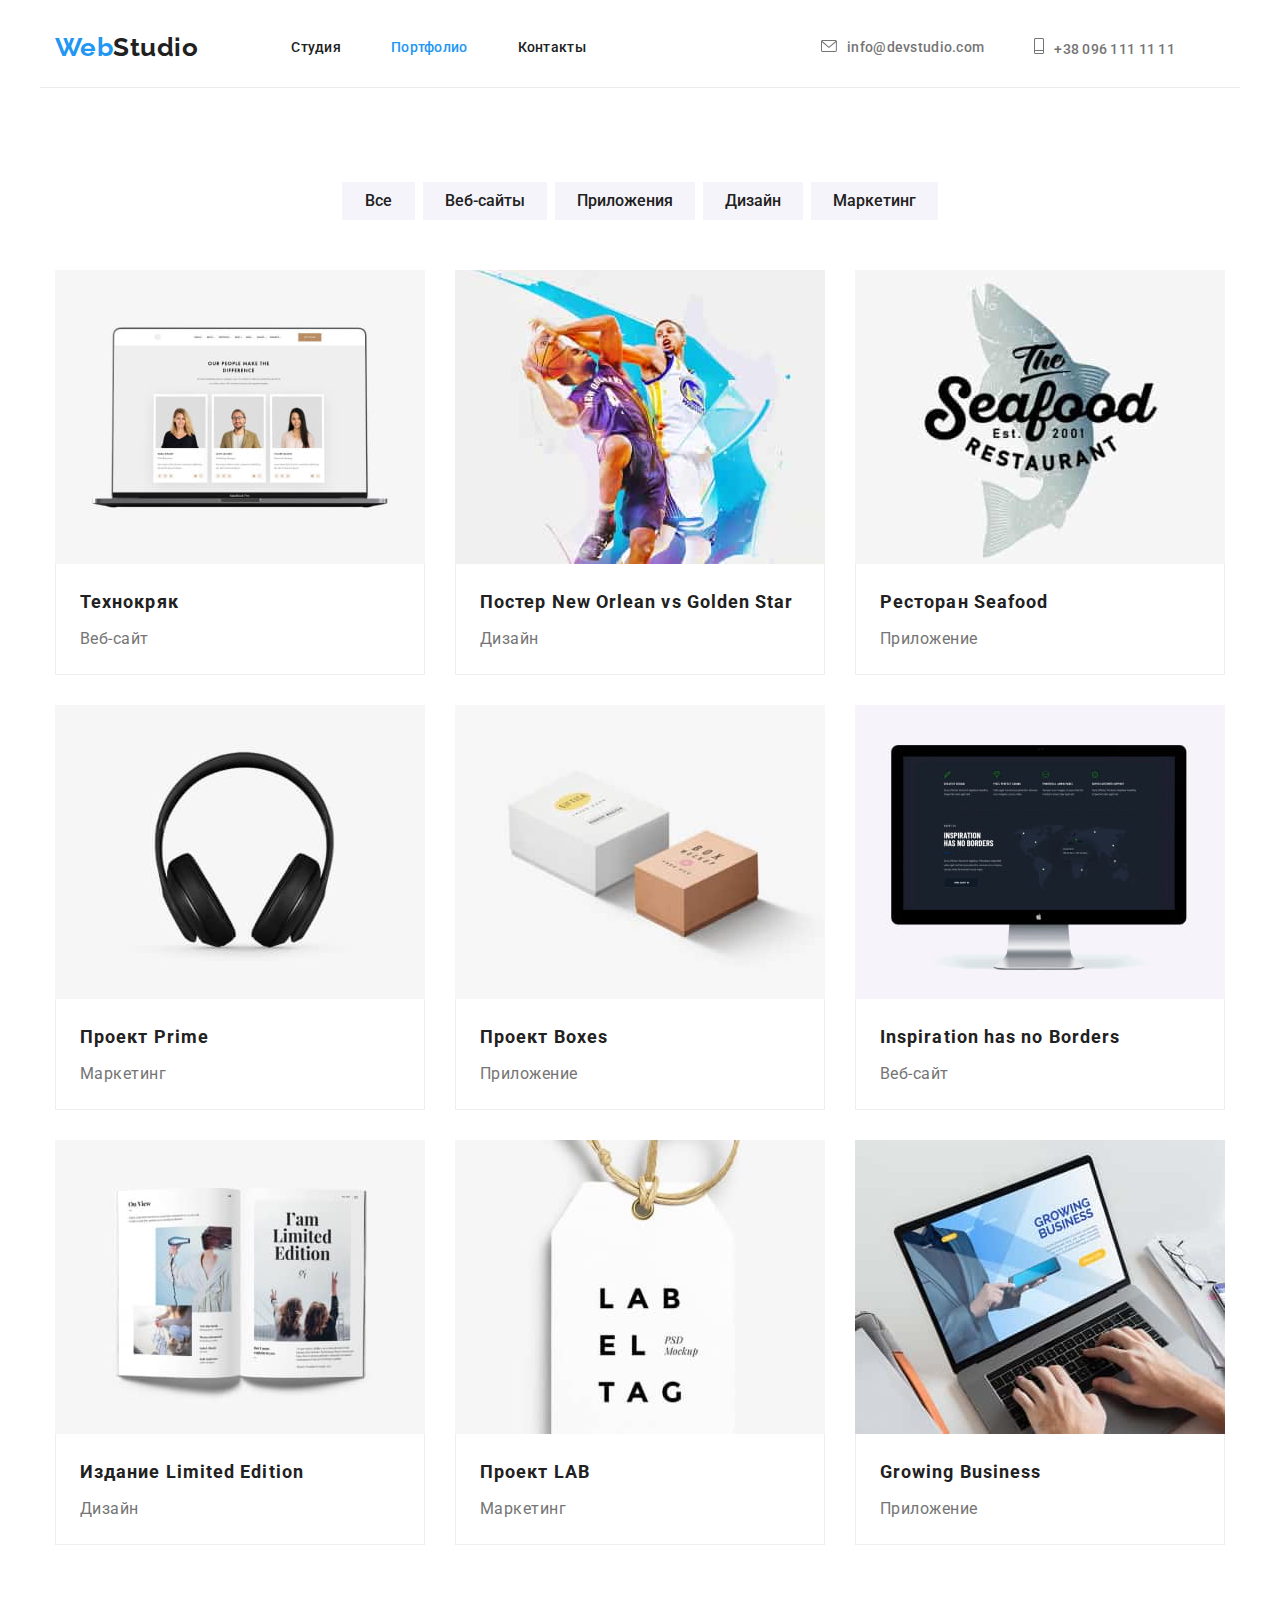
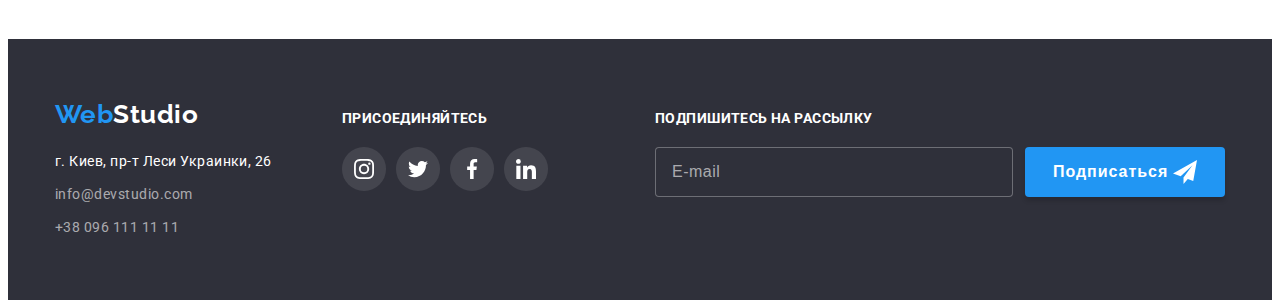
==== commit c08cde3f: "Update portfolio.html" ====
--- a/portfolio.html
+++ b/portfolio.html
@@ -270,24 +270,23 @@
             <form class="footer-form" name="footer-form" autocomplete="on" novalidate>
                 <div class="form-writing">
                     <h3 class=" icon-title footer-form-title">Подпишитесь на рассылку</h3>
-
+        
                     <div class="form-field">
-                        <label class="footer-form-label" for="user-email">
-                            <span class="footer-label-text">E-mail</span>
-                        </label>
-                        <input class="footer-form-input" id="user-email" type="email" name="email">
+                        <label class="footer-form-label" for="user-email"></label>
+                        <input class="footer-form-input" id="user-email" type="email" name="email" placeholder="E-mail">
                     </div>
                 </div>
                 <div class="footer-button">
-                    <button class="footer-form-button" type="submit">Подписаться</button>
+                    <button class="footer-form-button" type="submit">
+                        <span class="footer-form-text">Подписаться</span></button>
                     <svg class="footer-button-icon" width="24" height="24">
                         <use href="./images/icons.svg#icon-send"></use>
                     </svg>
                 </div>
         </div>
         </form>
-    </div>
-</footer>
+        </div>
+    </footer>
 </body>
 </html>
 
--- a/css/styles.css
+++ b/css/styles.css
@@ -725,16 +725,11 @@
   padding-top: 12px;
  }
 .form-field {
-   position: relative;
    margin-left: 94px;
    margin-right: 12px;
    align-items: center;
 }
 .footer-label-text {
-   position: absolute;
-   left: 16px;
-   top: 50%;
-   transform: translateY(-50%);
    font-size: 16px;
    letter-spacing: 0.03em;
    color: rgba(255, 255, 255, 0.6);
@@ -742,41 +737,60 @@
 .footer-form-input {
    width: 358px;
    height: 50px; 
-   padding: 15px 16px 15px 70px;
+   padding: 15px 16px;
+   color: var(--accent-text-color);
    background-color: var(--secondary-bg-color);
    border: 1px solid rgba(255, 255, 255, 0.3);
    border-radius: 4px;
    cursor: pointer;
+   caret-color: var(--accent-text-color);
+}
+.footer-form-input::placeholder {
+   font-weight: 400;
+   font-size: 16px;
+   line-height: 1.25;
+   letter-spacing: 0.03em;
+   color: rgba(255, 255, 255, 0.6);
 }
 .footer-button {
-    position: relative;
-   display: block;
-   margin-left: 12px;
+   position: relative;
+   margin: 0;
 }
 .footer-form-button {
+   position: relative;
    width: 200px;
    height: 50px;
-   padding: 8px 64px 16px 29px;
-   transform: translateY(97%);
+   margin-left: 12px;
+   padding: 0;
+   align-items: flex-start;
+   transform: translateY(96%);
+   color: var(--accent-text-color);
    background-color: var(--button-bg-color);
    box-shadow: 0px 4px 4px rgba(0, 0, 0, 0.15);
    border-radius: 4px;
+   border: none; 
 
    font-weight: 700;
    font-size: 16px;
    line-height: 1.875;
    letter-spacing: 0.06em;
-   color: var(--accent-text-color);
 } 
+.footer-form-text {
+   display: flex;
+   margin-left: 0;
+   /* margin-right: 10px; */
+   padding: 10px 0 10px 28px;
+}
 .footer-button-icon {
-      position: absolute;
-      right: 13px;
-      top: 64px;
-      width: 24px;
-      height: 24px;
-      margin-left: 10px;
-      margin-right: 13px;
-      }
+   position: absolute;
+   display: flex;
+   right: 15px;
+   top: 61px;
+   width: 24px;
+   height: 24px;
+   margin-right: 13px;
+   align-items: center;
+}
 
 /* Modal window */
 .backdrop {
@@ -795,7 +809,6 @@
    opacity: 0;
    pointer-events: none;
 }
- 
 .modal {
    position: absolute;
    top: 50%;
@@ -813,7 +826,10 @@
    border-radius: 4px;
 }
 .modal-inner {
-   padding: 40px;
+   display: block;
+   width: 100%;
+   margin: 0;
+   padding: 40px 39px 40px 41px;
 }
 .close-button {
    position: absolute;
@@ -825,35 +841,41 @@
    padding: 6px 7px 6px 6px;
    justify-content: center;
    align-items: center;
-  
+
    border-radius: 50%;
    border: 1px solid rgba(0, 0, 0, 0.1);
    background-color: var(--accent-text-color);
    cursor: pointer;
 }
-.close-button:hover .modal-icon{
+.modal-icon {
+   transition-property: fill;
+   transition-duration: 250ms;
+   transition-timing-function: cubic-bezier(0.4, 0, 0.2, 1);
+}
+.close-button:hover .modal-icon {
    fill: var(--button-bg-color);
 }
 .modal-title {
-   display: inline-block;
-   width: 448px;
-   margin-bottom: 2px;
+   display: block;
+   max-width: 448px;
+   margin-bottom: 12px;
    margin-right: 0;
    font-size: 20px;
    line-height: 1.15;
+   justify-content: center;
    text-align: center;
    letter-spacing: 0.03em;
    color: #212121;
 }
 .form-field {
-   margin-bottom: 10px;
+   display: block;
+   align-items: center;
+   margin: 0;
+   align-items: center;
 }
 .form-field-label {
    display: block;
    margin-bottom: 4px;
-}
-.form-field-label {
-   margin-top: 10px;
    font-size: 12px;
    line-height: 1.17;
    letter-spacing: 0.01em;
@@ -866,9 +888,11 @@
    border-radius: 4px;
    padding: 12px 12px 12px 42px;
    cursor: pointer;
+   transition: transform 250ms cubic-bezier(0.4, 0, 0.2, 1);
 }
 .form-field-inner {
    position: relative;
+   margin-bottom: 10px;
 }
 .form-field-icon {
    position: absolute;
@@ -877,8 +901,8 @@
    width: 16px;
    height: 16px;
    transform: translateY(-50%);
-}
-
+   transition: transform 250ms cubic-bezier(0.4, 0, 0.2, 1);
+}
 .form-field-input:focus ~ .form-field-icon {
    fill: var(--button-bg-color);
 }
@@ -887,6 +911,10 @@
    border-color: var(--button-bg-color);
 }
 
+.form-field-comment {
+   margin-top: 0;
+   margin-bottom: 20px;
+}
 .form-field-textarea {
    width: 100%;
    height: 120px;
@@ -902,30 +930,20 @@
    letter-spacing: 0.01em;
    color: rgba(117, 117, 117, 0.5);
 }
-.form-field-comment {
-   margin-top: 0;
-   margin-bottom: 20px;
-}
+
 .form-field-condition {
    margin-bottom: 30px;
 }
-
-.form-field-input:focus {
-   outline: none;
-   border-color: var(--button-bg-color);
-}
-
 .terms-condition-input {
    margin-right: 8px;
 }
-
 .terms-condition-text {
    color: var(--button-bg-color);
    text-decoration: underline;
 }
+
 .form-field-button {
    transform: translateX(57%);
-
    padding: 10px 56px;
    color: var(--accent-text-color);
    background-color: var(--button-bg-color);
@@ -942,53 +960,52 @@
 }
 
 /* Кастомный чек-бокс */
-.form-field {
-   display: block;
-   align-items: center;
-   margin: 0;
-   align-items: center;
-}
-
-.form-field-condition {
-   display: flex;
-   width: 434px;
-   margin-bottom: 30px;
-}
+.checkbox {
+   display: flex;
+   align-items: center;
+}
+
 .terms-condition-input {
-   opacity: 0;
-}
+    appearance: none;
+}
+
+.checkbox-control {
+   display: flex;
+   justify-content: center;
+   align-items: center;
+   flex-shrink: 0;
+   width: 16px;
+   height: 15px;
+   padding: 0;
+   margin: 0 7px 0 0;
+   border-radius: 2px;
+   border: 1px solid var(--title-text-color);
+}
+
+.checkbox-icon {
+   flex-shrink: 0;
+   transform: translateX(-4px);
+   /* opacity: 1; */
+   display: none;
+   width: 16px;
+   height: 15px;
+   border-radius: 2px;
+}
+
 .terms-condition-label {
-   margin: 0;
-   padding: 0;
-   justify-content: center;
-   align-items: center;
-   font-weight: 400;
    font-size: 14px;
    line-height: 1.71px;
    letter-spacing: 0.03em;
 }
-.terms-condition-label span {
-   display: inline-flex;
-   width: 16px;
-   height: 15px;
-   margin-right: 3px;
-   justify-content: center;
-   vertical-align: middle;
-   border: 1px solid var(--title-text-color);
-   border-radius: 2px;
-}
-.terms-condition-input {
-   margin-left: -14px;
-}
 .terms-condition-label a {
    color: var(--button-bg-color);
-   text-decoration: underline;
-}
-
-.check-icon {
-   fill: transparent;
-}
-.terms-condition-input:checked + .terms-condition-label span {
+   border-bottom: 1px solid var(--button-bg-color);
+}
+
+.terms-condition-input:checked + .checkbox-icon {
    background-color: var(--button-bg-color);
-}
-
+   border: none;
+   /* opacity: 1; */
+   display: block;
+} 
+
